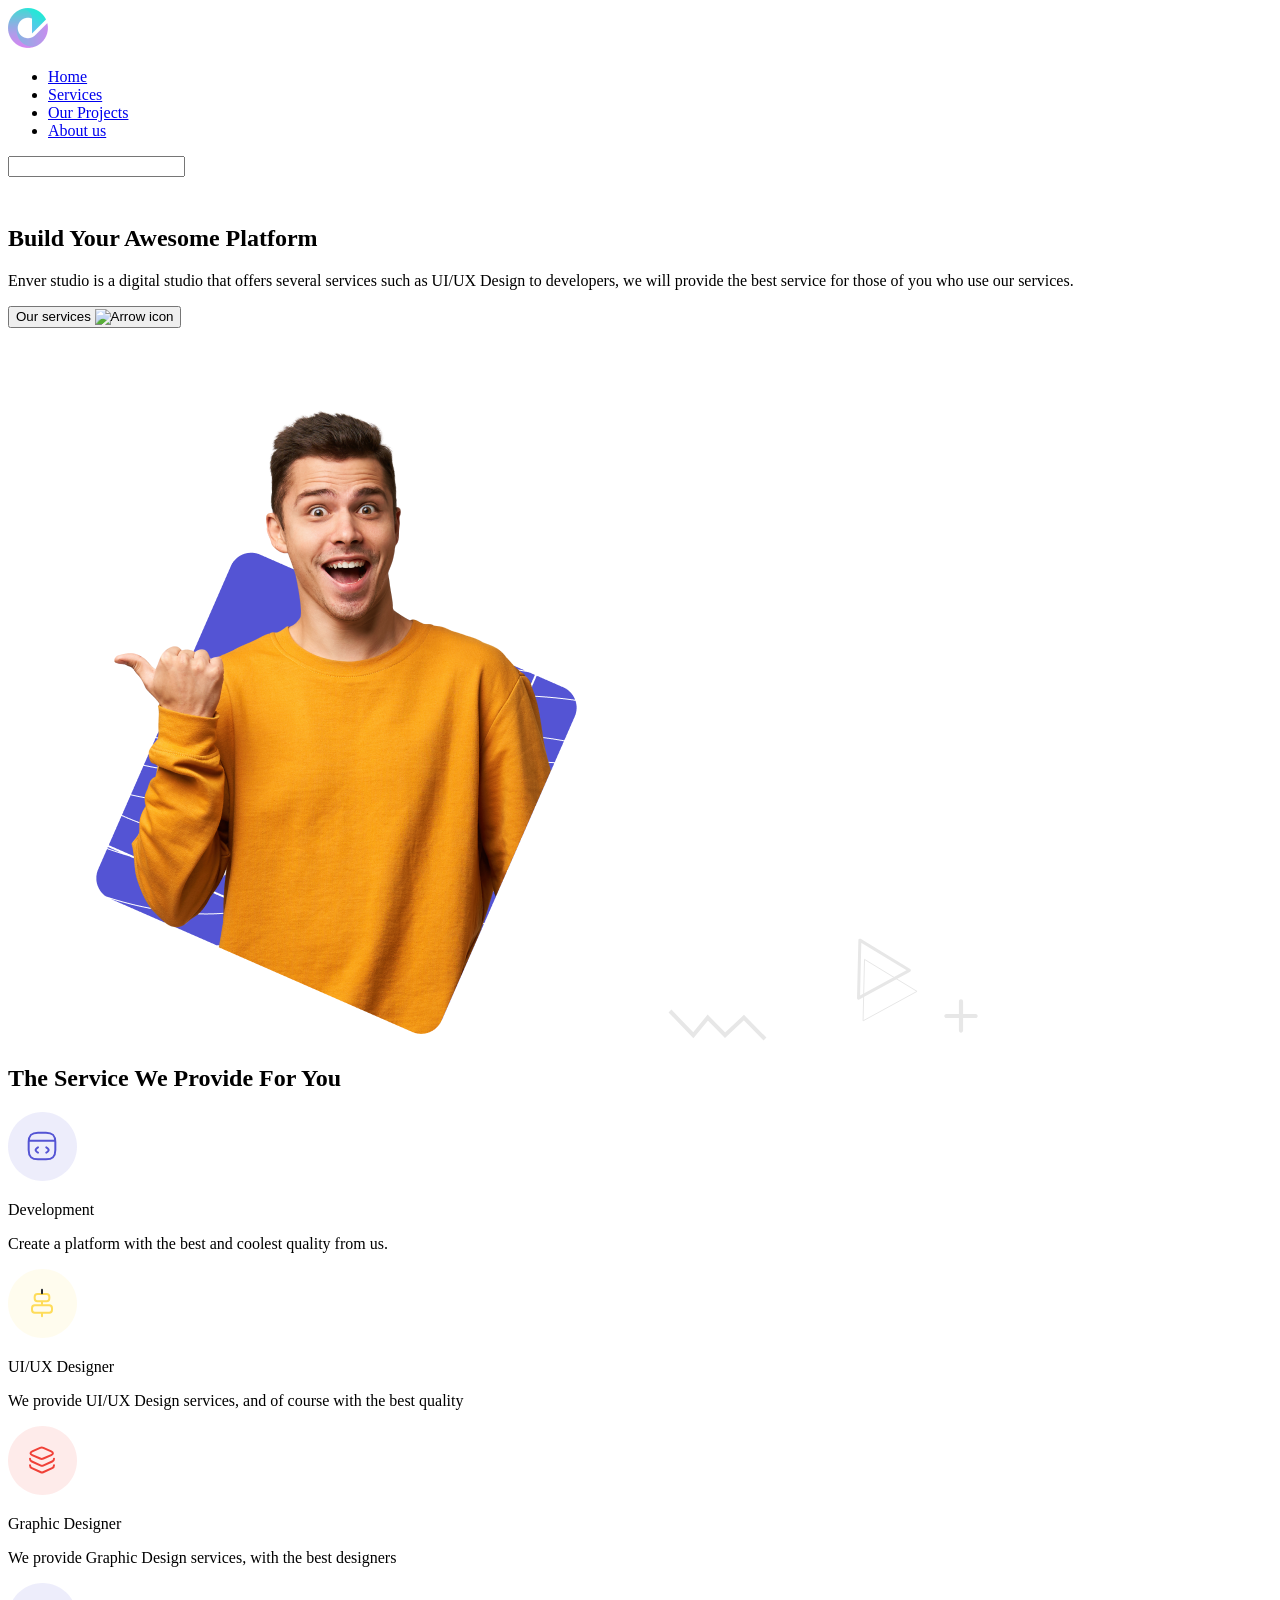
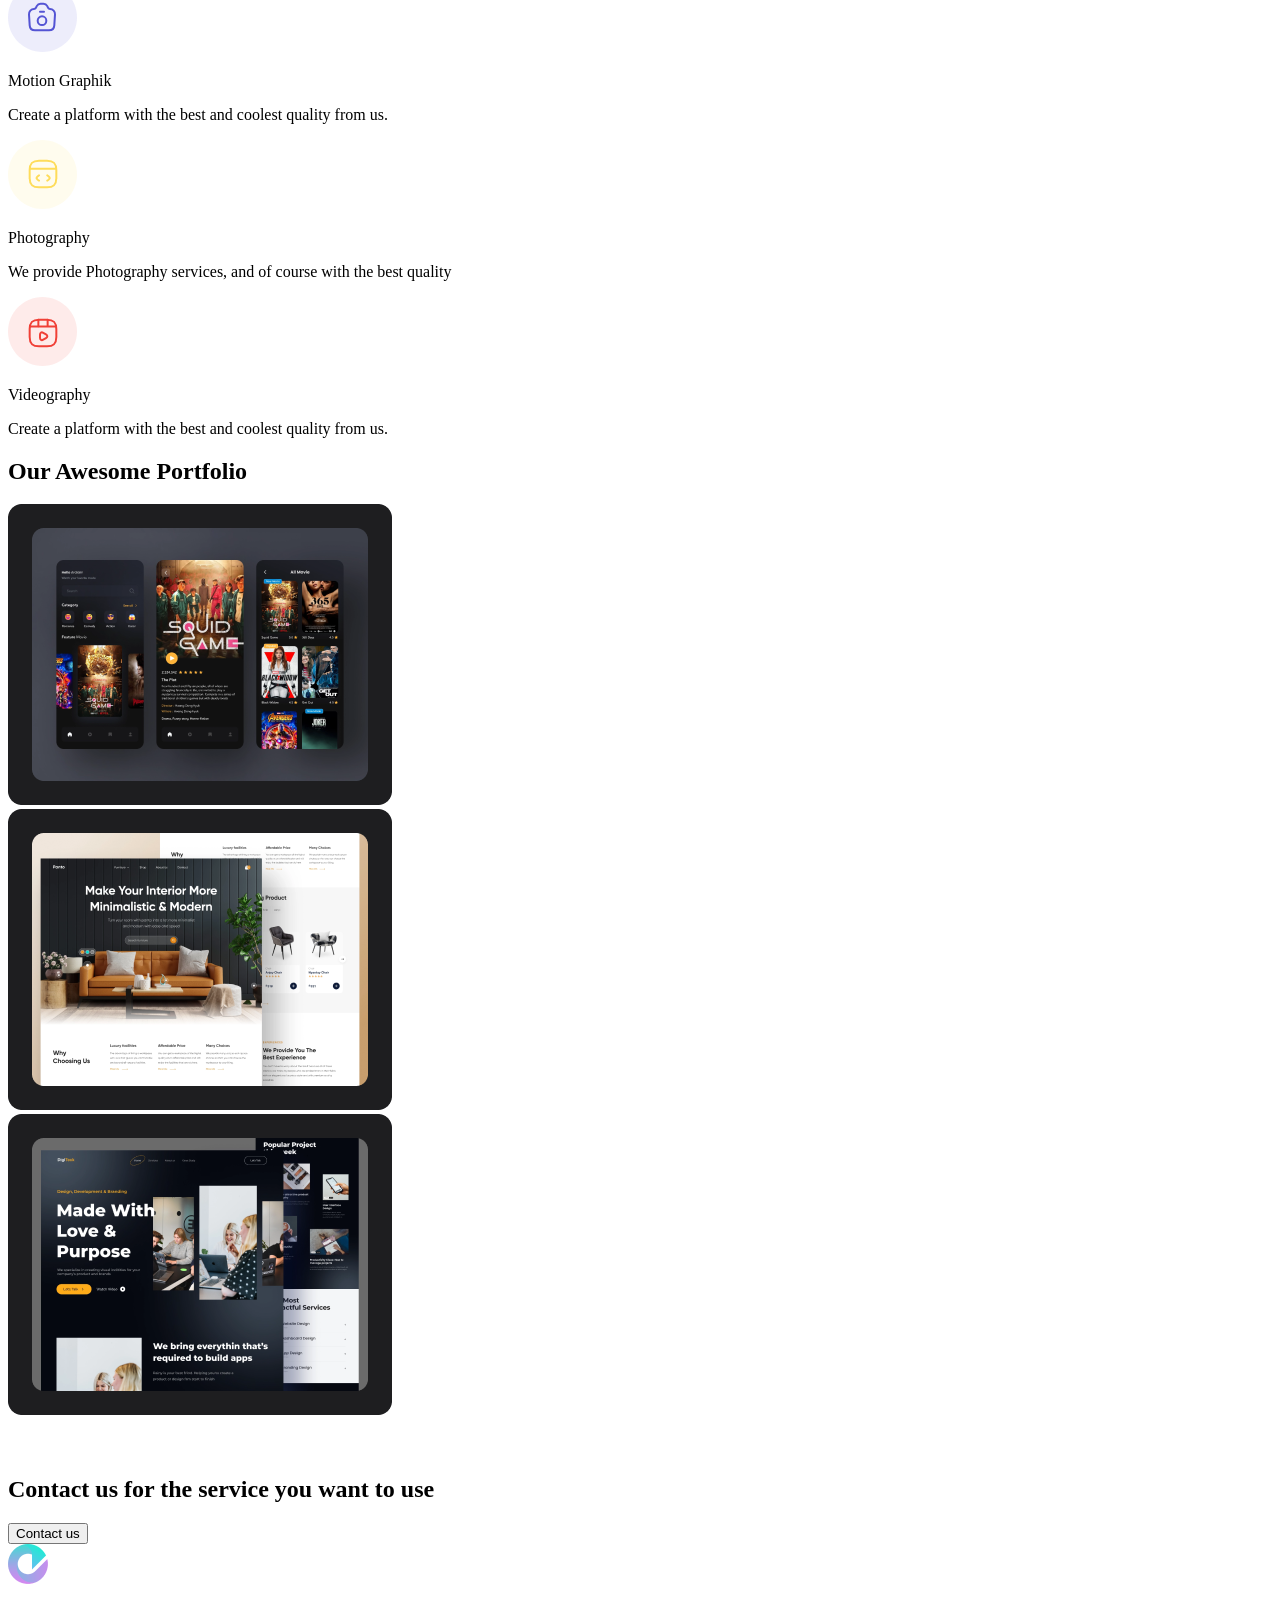
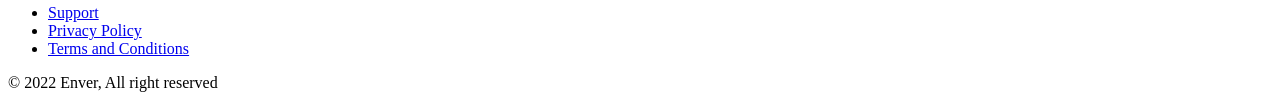
==== index.html @ eadfb3aa "replace index.html file" ====
<!DOCTYPE html>
<html lang="en">
  <head>
    <meta charset="UTF-8" />
    <meta http-equiv="X-UA-Compatible" content="IE=edge" />
    <meta name="viewport" content="width=device-width, initial-scale=1.0" />
    <link rel="stylesheet" href="./variable.css" />
    <link rel="stylesheet" href="./style.css" />
    <title>Enver</title>
  </head>
  <body>
    <header>    
      <div class="container">
        <nav class="navbar">      
          <div class="logo">
            <img src="../images/logo.png" alt="Logo" />
          </div>
          <ul class="navigation">
            <li class="navigation__item">
              <a href="#">Home</a>
            </li>
            <li class="navigation__item">
              <a href="#">Services</a>
            </li>
            <li class="navigation__item">
              <a href="#">Our Projects</a>
            </li>
            <li class="navigation__item">
              <a href="#">About us</a>
            </li>
          </ul>
          <div class="search">
            <input type="text" />
          </div>
          <div class="burger-menu">
            <img src="../images/burger-menu.svg" alt="Burger-menu">
          </div>
        </nav>
      </div>
    </header> 

    <section class="hero">
      <div class="container">
        <div class="wrapper">
          <div class="wrapper__left">
            <h1>Build Your Awesome Platform</h1>
            <p>
              Enver studio is a digital studio that offers several services such
              as UI/UX Design to developers, we will provide the best service
              for those of you who use our services.
            </p>
            <button class="action-btn">
              Our services <img src="..//imagesarrow.svg" alt="Arrow icon" />
            </button>
          </div>
          <div class="wrapper__right">
            <img src="../images/header-image.png" alt="Header img" />
            <img
              class="right__icons"
              id="vector-1"
              src="../images/vector-1.svg"
              alt=""
            />
            <img
              class="right__icons"
              id="vector-2"
              src="../images/vector-2.svg"
              alt=""
            />
            <img
              class="right__icons"
              id="vector-3"
              src="../images/vector-3.svg"
              alt=""
            />
            <img
              class="right__icons"
              id="vector-4"
              src="../images/vector-4.svg"
              alt=""
            />
          </div>
        </div>
      </div>
    </section>

    <section class="services">
      <div class="container">
        <h2 class="section-title">The Service We Provide For You</h2>
        <div class="services-list">
          <div class="services-list__item">
            <img src="../images/development.svg" alt="" />
            <p class="item__title">Development</p>
            <p class="item__description">
              Create a platform with the best and coolest quality from us.
            </p>
          </div>
          <div class="services-list__item">
            <img src="../images/motion.svg" alt="" />
            <p class="item__title">UI/UX Designer</p>
            <p class="item__description">
              We provide UI/UX Design services, and of course with the best
              quality
            </p>
          </div>
          <div class="services-list__item">
            <img src="../images/design.svg" alt="" />
            <p class="item__title">Graphic Designer</p>
            <p class="item__description">
              We provide Graphic Design services, with the best designers
            </p>
          </div>
          <div class="services-list__item">
            <img src="../images/photo.svg" alt="" />
            <p class="item__title">Motion Graphik</p>
            <p class="item__description">
              Create a platform with the best and coolest quality from us.
            </p>
          </div>
          <div class="services-list__item">
            <img src="../images/graphic.svg" alt="" />
            <p class="item__title">Photography</p>
            <p class="item__description">
              We provide Photography services, and of course with the best quality
            </p>
          </div>
          <div class="services-list__item">
            <img src="../images/video.svg" alt="" />
            <p class="item__title">Videography</p>
            <p class="item__description">
              Create a platform with the best and coolest quality from us.
            </p>
          </div>
        </div>
      </div>
    </section>

    <section class="portfolio">
      <div class="container">
        <h2 class="section-title">Our Awesome Portfolio</h2>
        <div class="portfolio-list">
          <div class="portfolio-list__item-first">
            <img src="../images/portfolio-first.png" alt="" />
          </div>
          <div class="portfolio-list__item-second">
            <img src="../images/portfolio-second.png" alt="" />
          </div>
          <div class="portfolio-list__item-third">
            <img src="../images/portfolio-third.png" alt="" />
          </div>
        </div>
        <div class="dots">
          <div class="dots__item_active"></div>
          <div class="dots__item"></div>
          <div class="dots__item"></div>
        </div>

        <div class="arrows">
          <div class="arrow">
            <img src="../images/arrow-left.svg" alt="">
          </div>
          <div class="arrow arrow_active">
            <img src="../images/arrow-right.svg" alt="">
          </div>
        </div>

      </div>
    </section>

    <section class="contact-us">
        <div class="container">
            <div class="wrapper">
                <h2 class="section-title">
                    Contact us for the service you want to use
                </h2>
                <button class="action-btn">Contact us</button>
            </div>
        </div>
    </section>
    <footer>
      <div class="container">
        <div class="navbar">
          <div class="logo">
            <img src="../images/logo.png" alt="logo">
          </div>
          <ul class="navigation">
            <li class="navigation__item">
              <a href="#">Support</a>
            </li>
            <li class="navigation__item">
              <a href="#">Privacy Policy</a>
            </li>
            <li class="navigation__item">
              <a href="#">Terms and Conditions</a>
            </li>
          </ul>
          <span class="site-data">© 2022 Enver, All right reserved</span>
        </div>
      </div>
    </footer>
  </body>
</html>
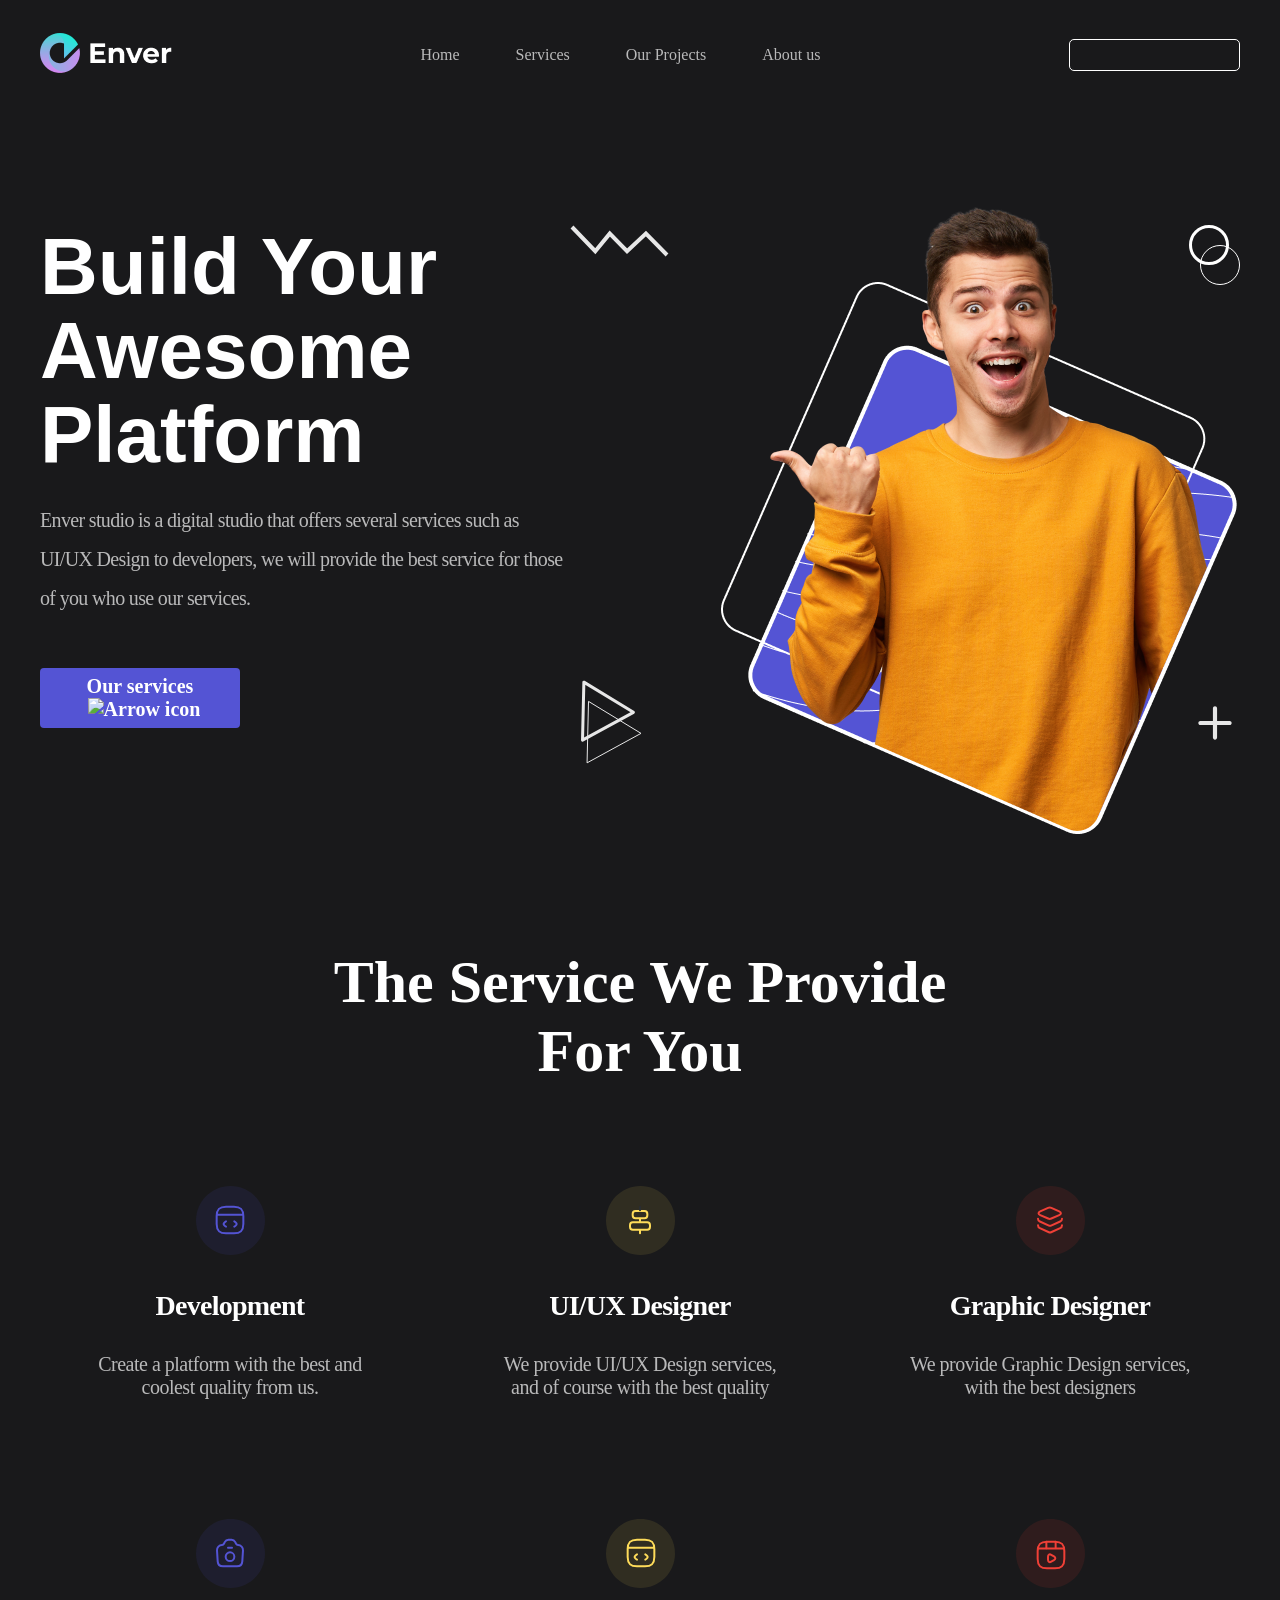
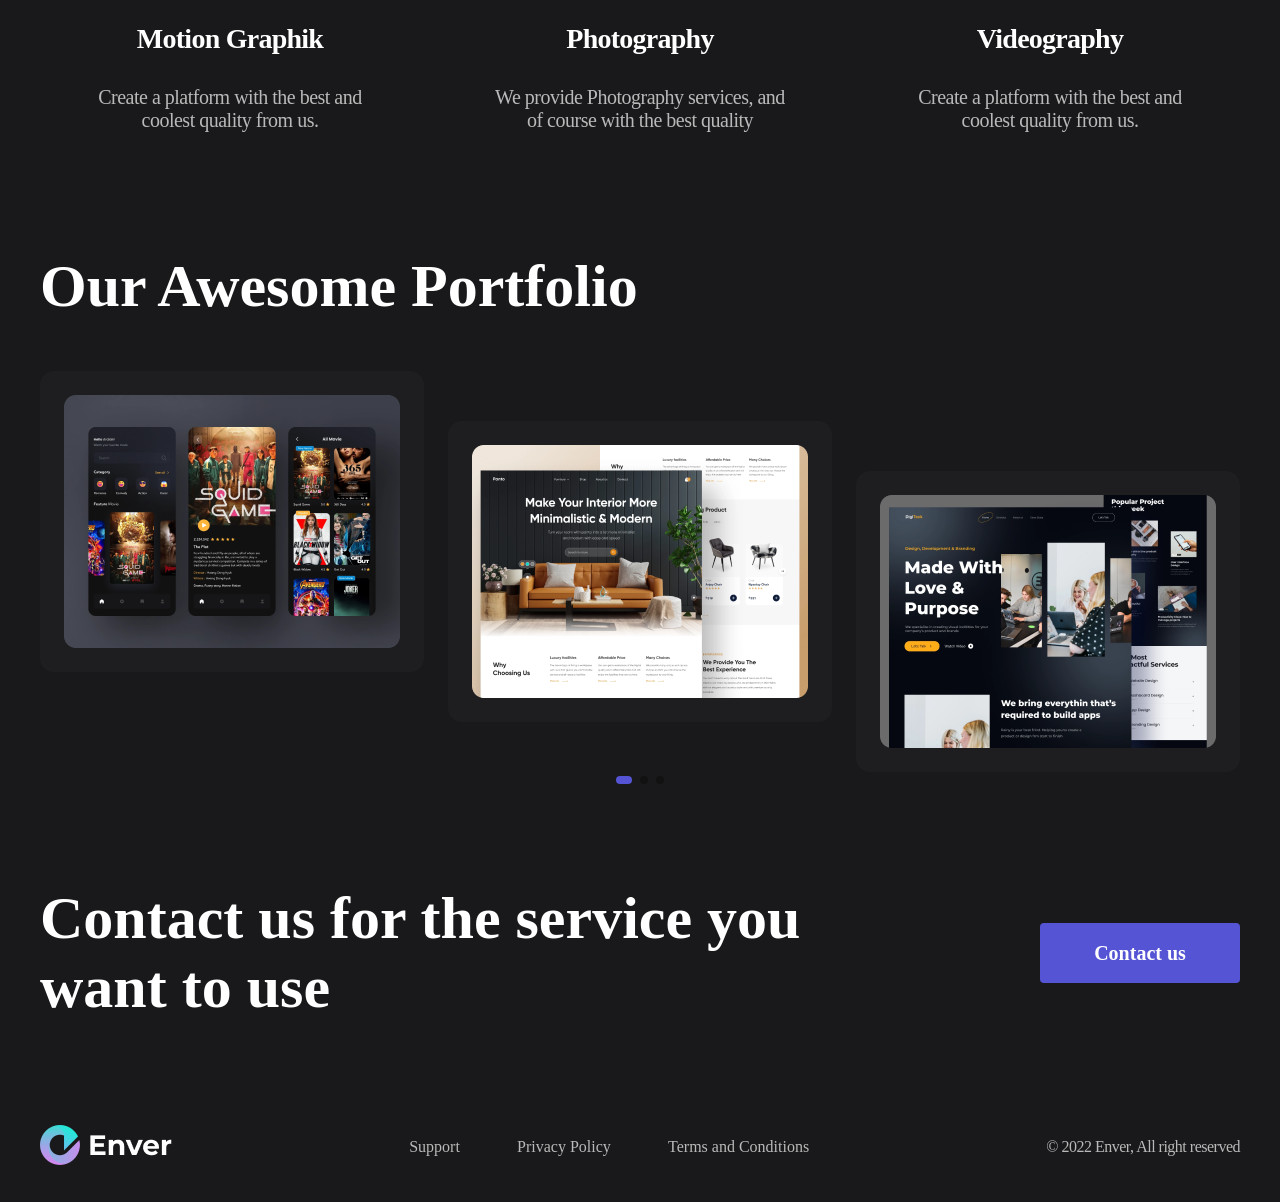
==== commit b5030eec: "edit links" ====
--- a/index.html
+++ b/index.html
@@ -4,14 +4,14 @@
     <meta charset="UTF-8" />
     <meta http-equiv="X-UA-Compatible" content="IE=edge" />
     <meta name="viewport" content="width=device-width, initial-scale=1.0" />
-    <link rel="stylesheet" href="./variable.css" />
-    <link rel="stylesheet" href="./style.css" />
+    <link rel="stylesheet" href="./css/variable.css" />
+    <link rel="stylesheet" href="./css/style.css" />
     <title>Enver</title>
   </head>
   <body>
-    <header>    
-      <div class="container">
-        <nav class="navbar">      
+    <header>
+      <div class="container">
+        <nav class="navbar">
           <div class="logo">
             <img src="../images/logo.png" alt="Logo" />
           </div>
@@ -33,11 +33,11 @@
             <input type="text" />
           </div>
           <div class="burger-menu">
-            <img src="../images/burger-menu.svg" alt="Burger-menu">
+            <img src="../images/burger-menu.svg" alt="Burger-menu" />
           </div>
         </nav>
       </div>
-    </header> 
+    </header>
 
     <section class="hero">
       <div class="container">
@@ -121,7 +121,8 @@
             <img src="../images/graphic.svg" alt="" />
             <p class="item__title">Photography</p>
             <p class="item__description">
-              We provide Photography services, and of course with the best quality
+              We provide Photography services, and of course with the best
+              quality
             </p>
           </div>
           <div class="services-list__item">
@@ -157,31 +158,30 @@
 
         <div class="arrows">
           <div class="arrow">
-            <img src="../images/arrow-left.svg" alt="">
+            <img src="../images/arrow-left.svg" alt="" />
           </div>
           <div class="arrow arrow_active">
-            <img src="../images/arrow-right.svg" alt="">
-          </div>
-        </div>
-
+            <img src="../images/arrow-right.svg" alt="" />
+          </div>
+        </div>
       </div>
     </section>
 
     <section class="contact-us">
-        <div class="container">
-            <div class="wrapper">
-                <h2 class="section-title">
-                    Contact us for the service you want to use
-                </h2>
-                <button class="action-btn">Contact us</button>
-            </div>
-        </div>
+      <div class="container">
+        <div class="wrapper">
+          <h2 class="section-title">
+            Contact us for the service you want to use
+          </h2>
+          <button class="action-btn">Contact us</button>
+        </div>
+      </div>
     </section>
     <footer>
       <div class="container">
         <div class="navbar">
           <div class="logo">
-            <img src="../images/logo.png" alt="logo">
+            <img src="../images/logo.png" alt="logo" />
           </div>
           <ul class="navigation">
             <li class="navigation__item">
--- a/css/variable.css
+++ b/css/variable.css
@@ -0,0 +1,27 @@
+:root {
+    /* Font family */
+    --main-famly:  "Nunito Sans", sans-serif;
+    --headers-family: "Open Sans", sans-serif;
+
+    /* Font size */
+    --main-size: 20px;
+    --nav-size: 16px;
+    --section-title-size: 60px;
+    --service-title-size: 28px;
+
+    /* Colors */
+    --main-color:  #ffffff;
+    --secondary-color: #ffffffb2;
+    --primary-color: #5454d4;
+
+    --container-width: 1200px;
+
+}
+
+@media all and (max-width: 500px) {
+     :root {
+        --main-size: 16px;
+        --section-title-size: 36px;
+        --service-title-size: 24px;
+     }
+}
--- a/css/style.css
+++ b/css/style.css
@@ -0,0 +1,334 @@
+@import url("https://fonts.googleapis.com/css2?family=Nunito+Sans:wght@400;600;700&family=Open+Sans:wght@700&display=swap");
+
+body {
+  background-color: #19191b;
+  color: var(--main-color);
+  font-family: var(--main-family);
+}
+
+.container {
+  max-width: var(--container-width);
+  margin: 0 auto;
+}
+
+.navbar {
+  display: flex;
+  justify-content: space-between;
+  align-items: center;
+  margin-top: 30px;
+}
+
+.navigation {
+  display: flex;
+  justify-content: space-between;
+  list-style-type: none;
+  padding: 0;
+  width: 400px;
+}
+
+.navigation__item a {
+  color: var(--secondary-color);
+  font-size: var(--nav-size);
+  text-decoration: none;
+}
+
+.navigation__item a:hover {
+    color: var(--primary-color);
+}
+
+.search input {
+    background-color: transparent;
+    border-radius: 5px;
+    border: 1px solid var(--main-color);
+    width: 165px;
+    height: 28px;
+    color: var(--main-color);
+}
+
+.burger-menu {
+    display: none;
+}
+
+.hero .wrapper {
+    margin-top: 145px;
+    display: flex;
+}
+
+.wrapper__left {
+    max-width: 530px;
+}
+
+h1 {
+    font-size: 80px;
+    font-family: var(--headers-family);
+    margin: 0;
+    line-height: 84px;
+    
+}
+
+.wrapper__left p{
+    font-size: var(--main-size);
+    color: var(--secondary-color);
+    line-height: 39px;
+    letter-spacing: -0.66px;
+    margin-top: 24px;
+}
+
+.action-btn{
+  background-color: var(--primary-color);
+  color: var(--main-color);
+  font-family: var(--main-family);
+  font-size: var(--main-size);
+  font-weight: 700;
+  border: none;
+  border-radius: 4px;
+  cursor: pointer;
+  width: 200px;
+  height: 60px;
+}
+
+.wrapper__left .action-btn{
+    margin-top: 30px;
+}
+ 
+.wrapper__left .action-btn img {
+    margin-left: 8px;
+}
+
+.wrapper__right {
+    position: relative;
+    width: 100%;
+}
+
+.wrapper__right img:first-child {
+    position: absolute;
+    top: -100px;
+    right: -80px;
+}
+
+.right__icons {
+    position: absolute; 
+}
+
+#vector-1{
+    left: 0;
+    top: 0;
+}
+
+#vector-2{
+    right: 0;
+    top: 0;
+}
+ 
+#vector-3{
+    bottom: -55px;
+    left: -20px;
+}
+
+#vector-4{
+    bottom: -20px;
+    right: 0;
+}
+
+.services{
+    margin-top: 220px;
+}
+
+.section-title{
+    font-size: var(--section-title-size);
+    margin: 0;
+}
+
+.services .section-title{
+    max-width: 700px;
+    text-align: center;
+    margin: 0 auto;
+}
+
+.services-list{
+    display: flex;
+    justify-content: space-between;
+    flex-wrap: wrap;
+    row-gap: 100px;
+    margin-top: 100px;
+}
+
+.services-list__item{
+    max-width: 300px;
+    text-align: center;
+    margin: 0 40px
+}
+
+.item__title{
+    font-size: var(--service-title-size);
+    font-weight: 600;
+    line-height: 38px;
+    letter-spacing: -0.75px;
+}
+
+.item__description{
+    font-size: var(--main-size);
+    color: var(--secondary-color);
+    letter-spacing: -0.5px;
+}
+
+.portfolio{
+    margin-top: 100px;
+}
+
+.portfolio-list{
+    display: flex;
+    column-gap: 24px;
+    margin-top:50px;
+}
+
+.portfolio-list__item-second{
+    margin-top: 50px;
+}
+
+.portfolio-list__item-third{
+    margin-top: 100px;
+}
+
+.dots{
+    display: flex;
+    justify-content: center;
+    column-gap: 8px;
+}
+
+.dots__item{
+    width: 8px;
+    height: 8px;
+    background-color: #121213;
+    border-radius: 50%;
+    cursor: pointer;
+}
+
+.dots__item_active{
+    width: 16px;
+    height: 8px;
+    background-color: var(--primary-color);
+    border-radius: 10px;
+    cursor: pointer;
+}
+
+.arrows {
+    display: none;
+    justify-content: center;
+    column-gap: 12px;
+}
+
+.arrow {
+    width: 38px;
+    height: 38px;
+    border-radius: 50%;
+    display: flex;
+    justify-content: center;
+    align-items: center;
+    background-color: #ffffff33;
+}
+
+.arrow_active {
+    background-color: var(--primary-color);
+}
+
+.contact-us{
+    margin-top: 100px;
+}
+
+.contact-us .section-title{
+    max-width: 800px;
+}
+
+.contact-us .wrapper{
+    display: flex;
+    justify-content: space-between;
+    align-items: center;
+    column-gap: 20px;
+}
+
+footer{
+    margin: 100px 0 30px;
+}
+
+.site-data{
+    color: var(--secondary-color);
+    letter-spacing: -0.5px;
+}
+
+@media all and (max-width: 1200px){
+    .wrapper__right img:first-child {
+        width: 100%;
+        position: initial;
+    }
+    .container{
+        max-width: 100%;
+        padding: 0 25px;
+    }
+    .services-list{
+        justify-content: space-evenly;
+    }
+    .portfolio-list{
+        justify-content: center;
+    }
+    .portfolio-list__item-third {
+        display: none;
+    }
+}
+
+@media all and (max-width: 980px){
+    .hero .wrapper {
+        display: block;
+    }
+    .wrapper__right {
+        margin-top: 60px;
+    }
+}
+
+@media all and (max-width: 768px){
+    header .navigation, .search {
+        display: none;
+    }
+    .burger-menu{
+        display: block;
+    }
+    .portfolio-list__item-second{
+        display: none;
+    }
+    .portfolio-list__item-first,
+    .portfolio-list__item-first img {
+        width: 100%;
+    }
+    .dots {
+        display: none;
+    }
+    .arrows{
+        display:flex ;
+        margin-top: 50px;
+    }
+    .contact-us .wrapper {
+     display: block;
+    }
+    footer .navbar {
+        flex-direction: column;
+        text-align: center;
+        row-gap: 40px;
+    }
+    footer .navigation {
+        flex-direction: column;
+        row-gap: 40px;
+    }
+}
+
+@media all and (max-width: 500px){
+    h1{
+        font-size: 42px;
+    }
+    .hero .wrapper {
+        margin-top: 70px;
+    }
+    .navigation {
+        width: auto;
+    }
+}
+    
